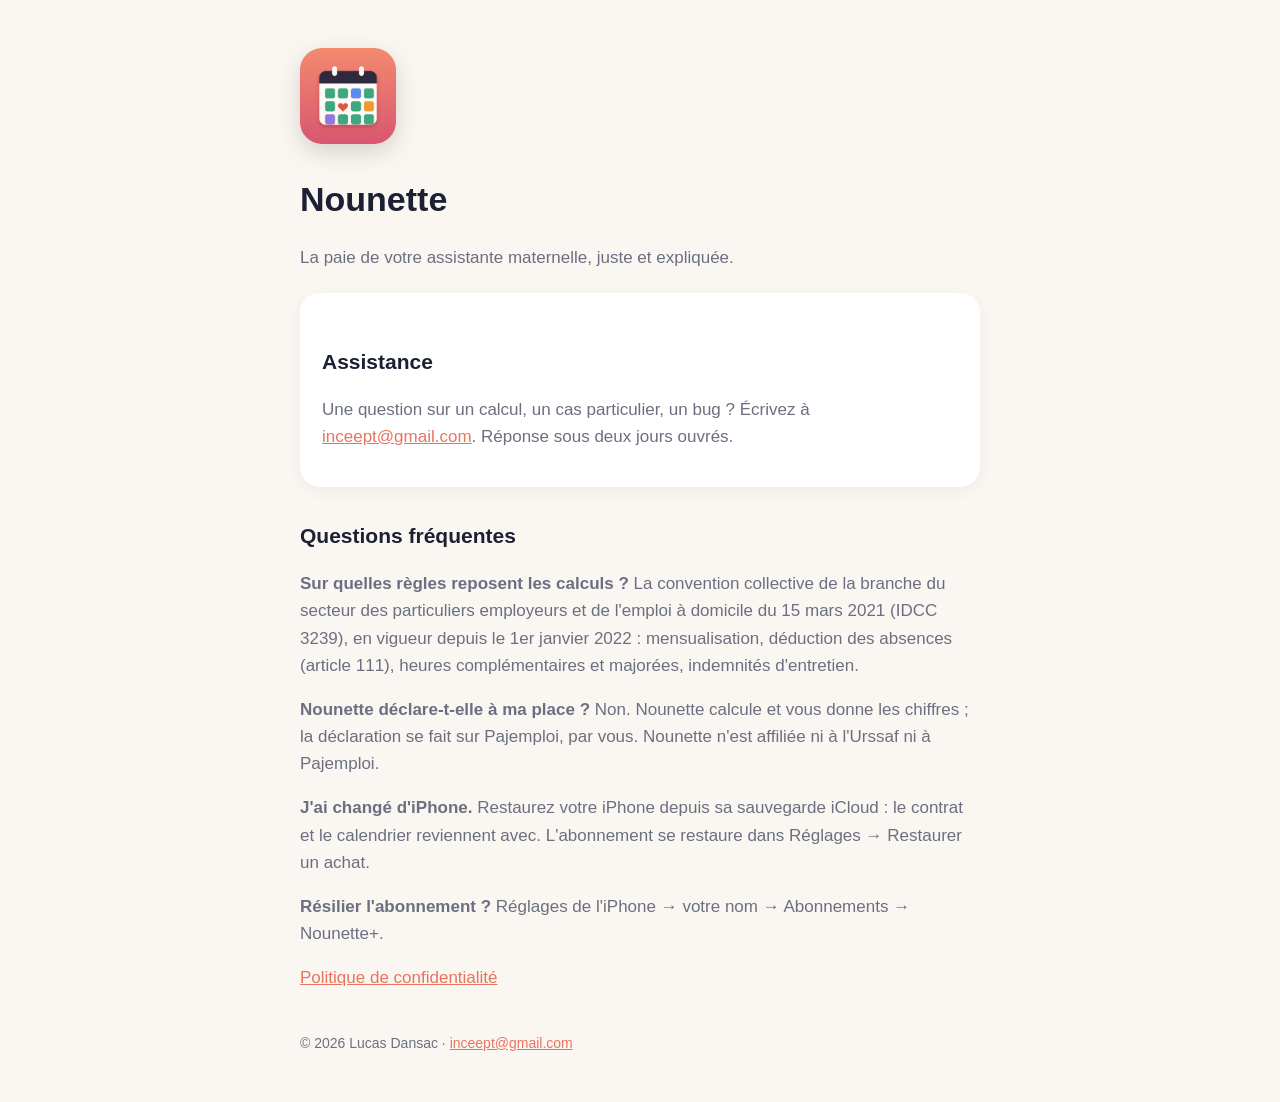
==== index.html @ ea235bea "Pages d'assistance et de confidentialité pour l'App Store Co-Authored-By: Claude Opus 5.5 <noreply@a" ====
<!doctype html>
<html lang="fr"><head><meta charset="utf-8"><meta name="viewport" content="width=device-width,initial-scale=1">
<title>Nounette — Assistance</title><link rel="stylesheet" href="style.css"></head>
<body><main><img class="icon" src="icon.png" alt="">
<h1>Nounette</h1><p>La paie de votre assistante maternelle, juste et expliquée.</p>
<div class="card"><h2>Assistance</h2><p>Une question sur un calcul, un cas particulier, un bug ? Écrivez à <a href="mailto:inceept@gmail.com?subject=Nounette">inceept@gmail.com</a>. Réponse sous deux jours ouvrés.</p></div>
<h2>Questions fréquentes</h2>
<p><strong>Sur quelles règles reposent les calculs ?</strong> La convention collective de la branche du secteur des particuliers employeurs et de l'emploi à domicile du 15 mars 2021 (IDCC 3239), en vigueur depuis le 1er janvier 2022 : mensualisation, déduction des absences (article 111), heures complémentaires et majorées, indemnités d'entretien.</p>
<p><strong>Nounette déclare-t-elle à ma place ?</strong> Non. Nounette calcule et vous donne les chiffres ; la déclaration se fait sur Pajemploi, par vous. Nounette n'est affiliée ni à l'Urssaf ni à Pajemploi.</p>
<p><strong>J'ai changé d'iPhone.</strong> Restaurez votre iPhone depuis sa sauvegarde iCloud : le contrat et le calendrier reviennent avec. L'abonnement se restaure dans Réglages → Restaurer un achat.</p>
<p><strong>Résilier l'abonnement ?</strong> Réglages de l'iPhone → votre nom → Abonnements → Nounette+.</p>
<p><a href="confidentialite.html">Politique de confidentialité</a></p><footer>© 2026 Lucas Dansac · <a href="mailto:inceept@gmail.com">inceept@gmail.com</a></footer></main></body></html>
---- style.css ----
:root{--bg:#FAF7F2;--ink:#1C2033;--muted:#6B6F80;--accent:#E8735F;--card:#fff}
@media (prefers-color-scheme:dark){:root{--bg:#111320;--ink:#F3F1EC;--muted:#A8ABB8;--card:#1B1E2E}}
*{box-sizing:border-box}body{margin:0;background:var(--bg);color:var(--ink);font:17px/1.6 -apple-system,BlinkMacSystemFont,"Segoe UI",sans-serif}
main{max-width:720px;margin:0 auto;padding:48px 20px}img.icon{width:96px;height:96px;border-radius:22px;box-shadow:0 8px 24px rgba(0,0,0,.15)}
h1{font-size:34px;margin:20px 0 6px}h2{font-size:21px;margin-top:32px}p,li{color:var(--muted)}a{color:var(--accent)}
.card{background:var(--card);border-radius:20px;padding:20px 22px;margin:22px 0;box-shadow:0 4px 16px rgba(0,0,0,.05)}
footer{margin-top:40px;font-size:14px;color:var(--muted)}
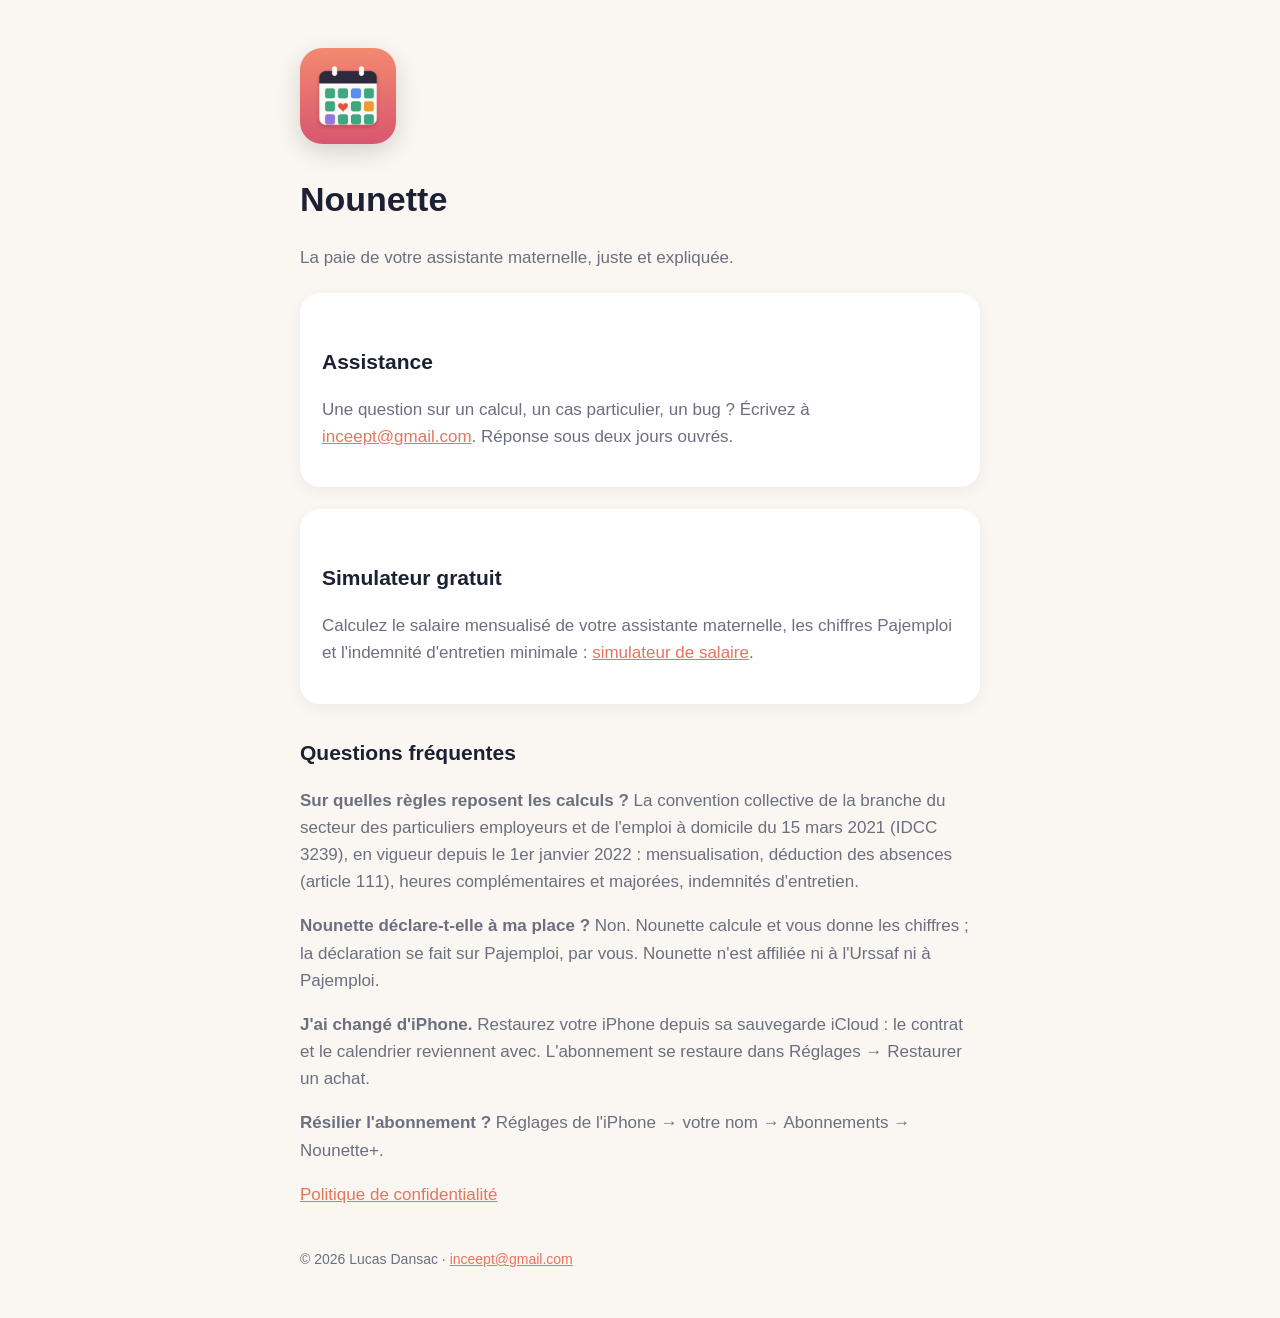
==== commit e1c2cb2c: "Simulateur gratuit du salaire d'assistante maternelle, renvoie vers Nounette Mêmes règles et valeurs" ====
--- a/index.html
+++ b/index.html
@@ -4,6 +4,7 @@
 <body><main><img class="icon" src="icon.png" alt="">
 <h1>Nounette</h1><p>La paie de votre assistante maternelle, juste et expliquée.</p>
 <div class="card"><h2>Assistance</h2><p>Une question sur un calcul, un cas particulier, un bug ? Écrivez à <a href="mailto:inceept@gmail.com?subject=Nounette">inceept@gmail.com</a>. Réponse sous deux jours ouvrés.</p></div>
+<div class="card"><h2>Simulateur gratuit</h2><p>Calculez le salaire mensualisé de votre assistante maternelle, les chiffres Pajemploi et l'indemnité d'entretien minimale : <a href="calcul-salaire-assistante-maternelle.html">simulateur de salaire</a>.</p></div>
 <h2>Questions fréquentes</h2>
 <p><strong>Sur quelles règles reposent les calculs ?</strong> La convention collective de la branche du secteur des particuliers employeurs et de l'emploi à domicile du 15 mars 2021 (IDCC 3239), en vigueur depuis le 1er janvier 2022 : mensualisation, déduction des absences (article 111), heures complémentaires et majorées, indemnités d'entretien.</p>
 <p><strong>Nounette déclare-t-elle à ma place ?</strong> Non. Nounette calcule et vous donne les chiffres ; la déclaration se fait sur Pajemploi, par vous. Nounette n'est affiliée ni à l'Urssaf ni à Pajemploi.</p>
--- a/style.css
+++ b/style.css
@@ -4,4 +4,16 @@
 main{max-width:720px;margin:0 auto;padding:48px 20px}img.icon{width:96px;height:96px;border-radius:22px;box-shadow:0 8px 24px rgba(0,0,0,.15)}
 h1{font-size:34px;margin:20px 0 6px}h2{font-size:21px;margin-top:32px}p,li{color:var(--muted)}a{color:var(--accent)}
 .card{background:var(--card);border-radius:20px;padding:20px 22px;margin:22px 0;box-shadow:0 4px 16px rgba(0,0,0,.05)}
-footer{margin-top:40px;font-size:14px;color:var(--muted)}+footer{margin-top:40px;font-size:14px;color:var(--muted)}.champs{display:grid;grid-template-columns:1fr 1fr;gap:14px 18px}
+.champs label{display:flex;flex-direction:column;gap:4px;font-size:14px;color:var(--muted)}
+.champs label span{display:flex;align-items:center;gap:6px;color:var(--ink)}
+.champs input,.champs select{width:100%;font:inherit;font-size:17px;padding:9px 10px;border-radius:10px;border:1px solid rgba(127,127,127,.35);background:var(--bg);color:var(--ink)}
+.champs small{font-size:12px}
+#resultat{margin-top:20px}#resultat table{width:100%;border-collapse:collapse}
+#resultat td{padding:8px 0;border-top:1px solid rgba(127,127,127,.2);color:var(--ink);vertical-align:top}
+#resultat td:last-child{text-align:right;padding-left:12px}
+.alerte{background:rgba(232,115,95,.12);color:var(--ink);border-radius:12px;padding:10px 12px}
+.note{font-size:13px}
+.cta{background:var(--accent);border-radius:20px;padding:20px 22px;margin:28px 0}.cta p,.cta strong{color:#fff}
+.cta .btn{display:inline-block;background:#fff;color:#B5483A;font-weight:700;border-radius:12px;padding:10px 16px;text-decoration:none;margin-top:6px}
+@media (max-width:560px){.champs{grid-template-columns:1fr}#resultat td:last-child{text-align:left}}
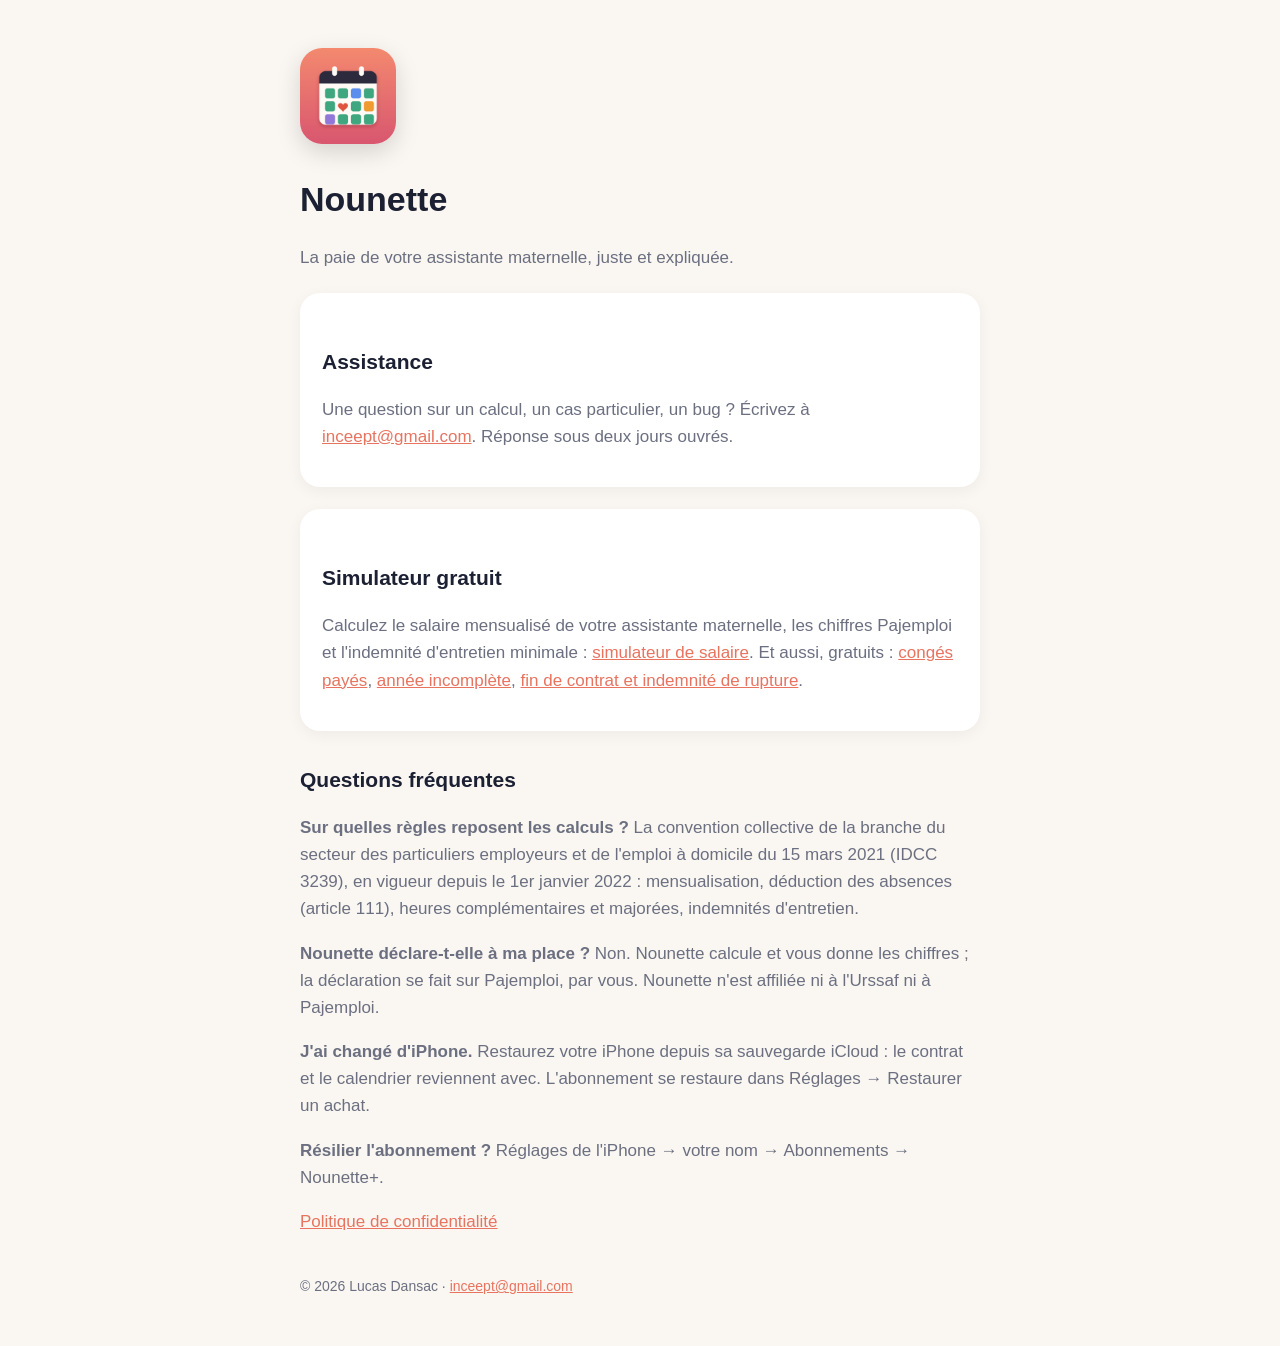
==== commit c33a46ff: "Trois simulateurs gratuits : congés payés, année incomplète, fin de contrat Même logique que le simu" ====
--- a/index.html
+++ b/index.html
@@ -4,7 +4,7 @@
 <body><main><img class="icon" src="icon.png" alt="">
 <h1>Nounette</h1><p>La paie de votre assistante maternelle, juste et expliquée.</p>
 <div class="card"><h2>Assistance</h2><p>Une question sur un calcul, un cas particulier, un bug ? Écrivez à <a href="mailto:inceept@gmail.com?subject=Nounette">inceept@gmail.com</a>. Réponse sous deux jours ouvrés.</p></div>
-<div class="card"><h2>Simulateur gratuit</h2><p>Calculez le salaire mensualisé de votre assistante maternelle, les chiffres Pajemploi et l'indemnité d'entretien minimale : <a href="calcul-salaire-assistante-maternelle.html">simulateur de salaire</a>.</p></div>
+<div class="card"><h2>Simulateur gratuit</h2><p>Calculez le salaire mensualisé de votre assistante maternelle, les chiffres Pajemploi et l'indemnité d'entretien minimale : <a href="calcul-salaire-assistante-maternelle.html">simulateur de salaire</a>. Et aussi, gratuits : <a href="calcul-conges-payes-assistante-maternelle.html">congés payés</a>, <a href="mensualisation-annee-incomplete-assistante-maternelle.html">année incomplète</a>, <a href="indemnite-rupture-assistante-maternelle.html">fin de contrat et indemnité de rupture</a>.</p></div>
 <h2>Questions fréquentes</h2>
 <p><strong>Sur quelles règles reposent les calculs ?</strong> La convention collective de la branche du secteur des particuliers employeurs et de l'emploi à domicile du 15 mars 2021 (IDCC 3239), en vigueur depuis le 1er janvier 2022 : mensualisation, déduction des absences (article 111), heures complémentaires et majorées, indemnités d'entretien.</p>
 <p><strong>Nounette déclare-t-elle à ma place ?</strong> Non. Nounette calcule et vous donne les chiffres ; la déclaration se fait sur Pajemploi, par vous. Nounette n'est affiliée ni à l'Urssaf ni à Pajemploi.</p>
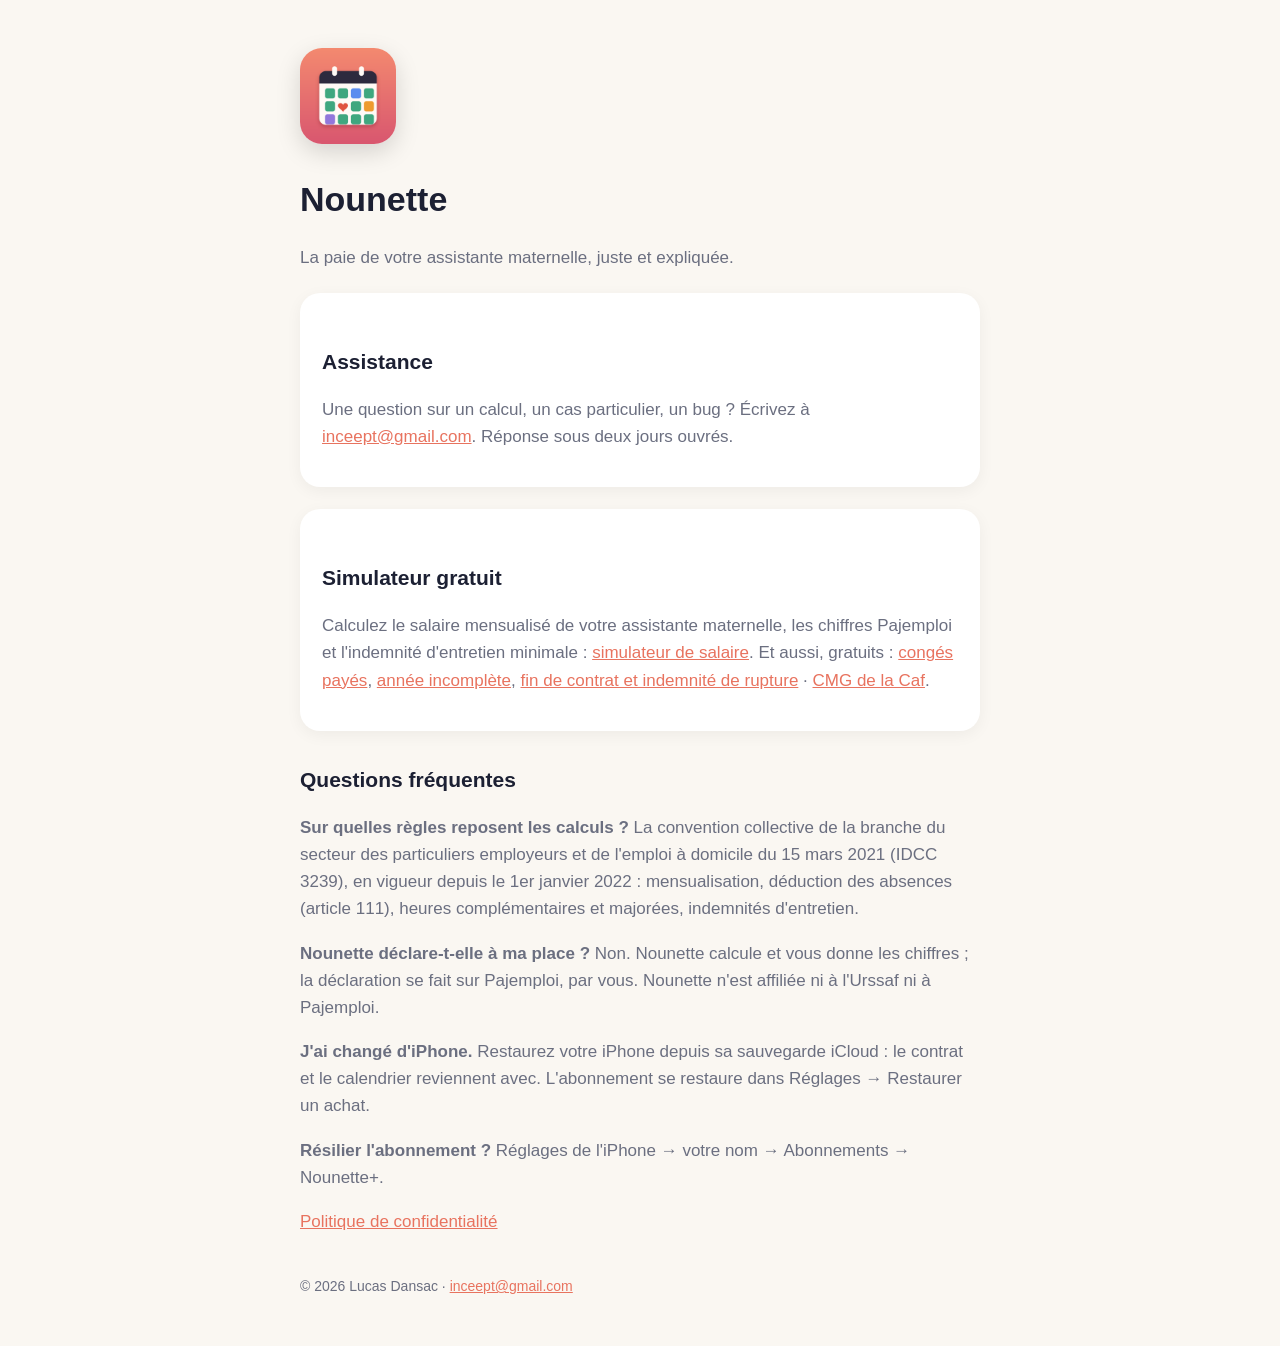
==== commit ebef03c5: "Simulateur CMG (réforme 2025, valeurs d'avril 2026) : aide, reste à charge, crédit d'impôt Co-Author" ====
--- a/index.html
+++ b/index.html
@@ -4,7 +4,7 @@
 <body><main><img class="icon" src="icon.png" alt="">
 <h1>Nounette</h1><p>La paie de votre assistante maternelle, juste et expliquée.</p>
 <div class="card"><h2>Assistance</h2><p>Une question sur un calcul, un cas particulier, un bug ? Écrivez à <a href="mailto:inceept@gmail.com?subject=Nounette">inceept@gmail.com</a>. Réponse sous deux jours ouvrés.</p></div>
-<div class="card"><h2>Simulateur gratuit</h2><p>Calculez le salaire mensualisé de votre assistante maternelle, les chiffres Pajemploi et l'indemnité d'entretien minimale : <a href="calcul-salaire-assistante-maternelle.html">simulateur de salaire</a>. Et aussi, gratuits : <a href="calcul-conges-payes-assistante-maternelle.html">congés payés</a>, <a href="mensualisation-annee-incomplete-assistante-maternelle.html">année incomplète</a>, <a href="indemnite-rupture-assistante-maternelle.html">fin de contrat et indemnité de rupture</a>.</p></div>
+<div class="card"><h2>Simulateur gratuit</h2><p>Calculez le salaire mensualisé de votre assistante maternelle, les chiffres Pajemploi et l'indemnité d'entretien minimale : <a href="calcul-salaire-assistante-maternelle.html">simulateur de salaire</a>. Et aussi, gratuits : <a href="calcul-conges-payes-assistante-maternelle.html">congés payés</a>, <a href="mensualisation-annee-incomplete-assistante-maternelle.html">année incomplète</a>, <a href="indemnite-rupture-assistante-maternelle.html">fin de contrat et indemnité de rupture</a> · <a href="simulateur-cmg-assistante-maternelle.html">CMG de la Caf</a>.</p></div>
 <h2>Questions fréquentes</h2>
 <p><strong>Sur quelles règles reposent les calculs ?</strong> La convention collective de la branche du secteur des particuliers employeurs et de l'emploi à domicile du 15 mars 2021 (IDCC 3239), en vigueur depuis le 1er janvier 2022 : mensualisation, déduction des absences (article 111), heures complémentaires et majorées, indemnités d'entretien.</p>
 <p><strong>Nounette déclare-t-elle à ma place ?</strong> Non. Nounette calcule et vous donne les chiffres ; la déclaration se fait sur Pajemploi, par vous. Nounette n'est affiliée ni à l'Urssaf ni à Pajemploi.</p>
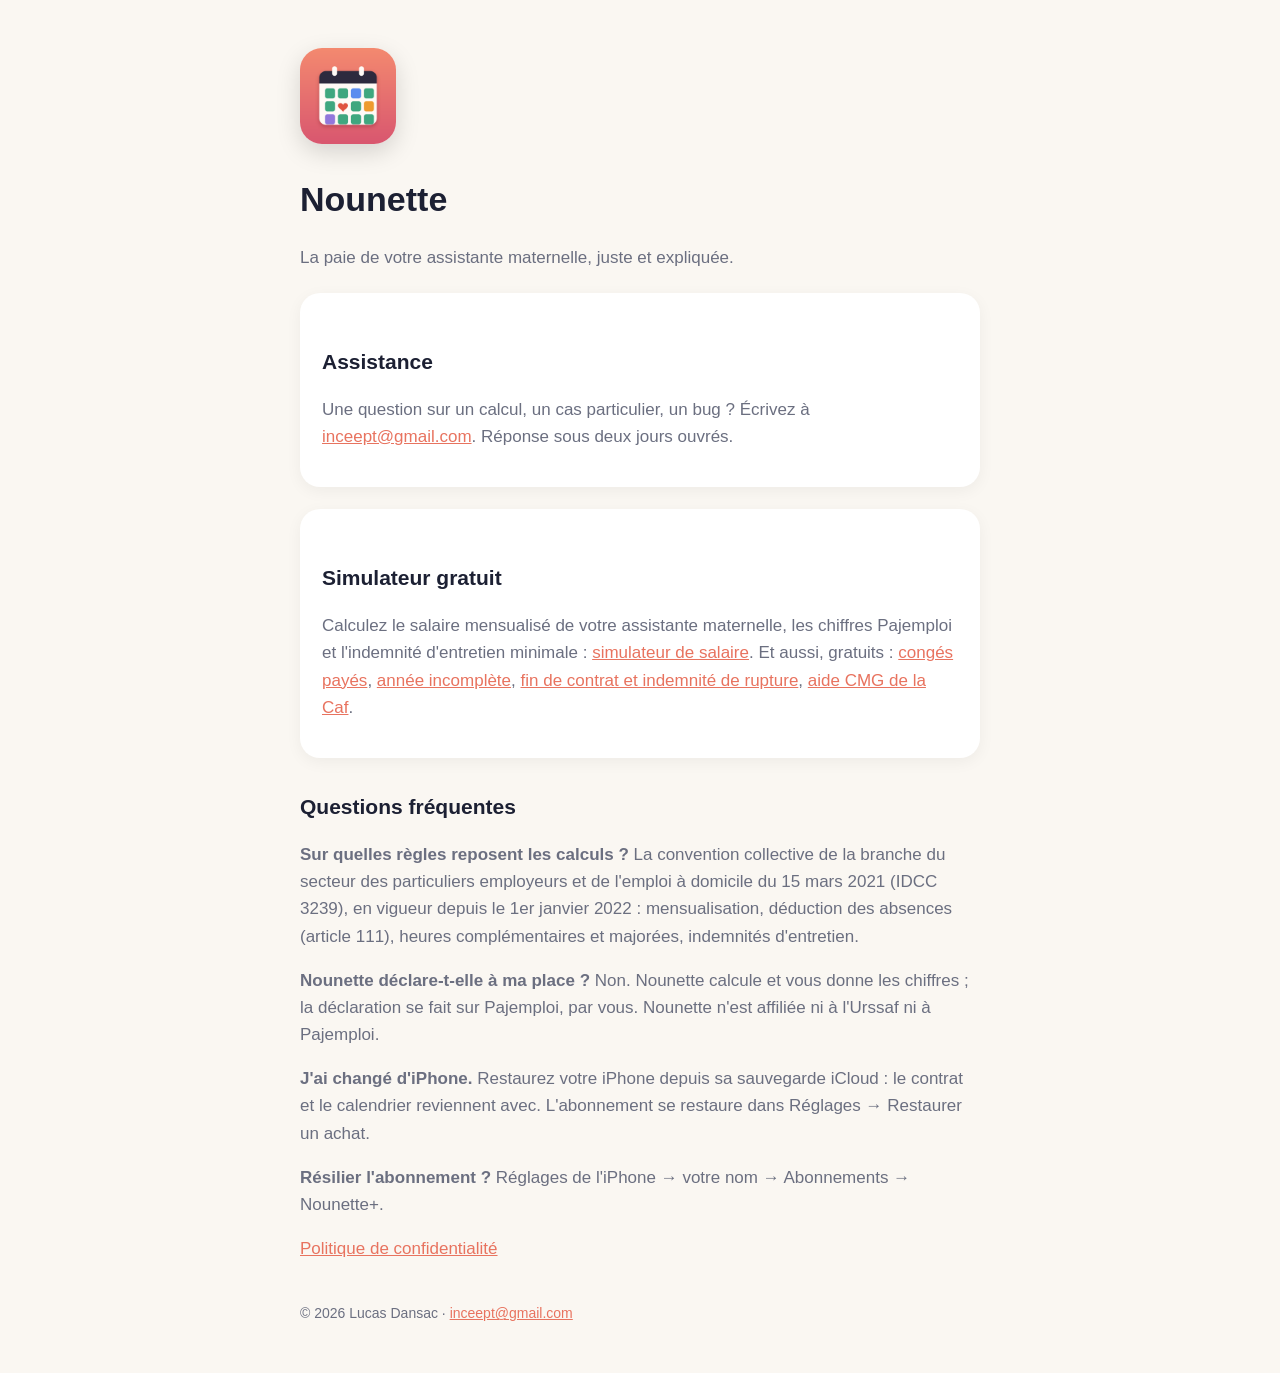
==== commit 2abaea4d: "Simulateur CMG (réforme 2025, valeurs d'avril 2026) : aide, reste à charge, crédit d'impôt Co-Author" ====
--- a/index.html
+++ b/index.html
@@ -4,7 +4,7 @@
 <body><main><img class="icon" src="icon.png" alt="">
 <h1>Nounette</h1><p>La paie de votre assistante maternelle, juste et expliquée.</p>
 <div class="card"><h2>Assistance</h2><p>Une question sur un calcul, un cas particulier, un bug ? Écrivez à <a href="mailto:inceept@gmail.com?subject=Nounette">inceept@gmail.com</a>. Réponse sous deux jours ouvrés.</p></div>
-<div class="card"><h2>Simulateur gratuit</h2><p>Calculez le salaire mensualisé de votre assistante maternelle, les chiffres Pajemploi et l'indemnité d'entretien minimale : <a href="calcul-salaire-assistante-maternelle.html">simulateur de salaire</a>. Et aussi, gratuits : <a href="calcul-conges-payes-assistante-maternelle.html">congés payés</a>, <a href="mensualisation-annee-incomplete-assistante-maternelle.html">année incomplète</a>, <a href="indemnite-rupture-assistante-maternelle.html">fin de contrat et indemnité de rupture</a> · <a href="simulateur-cmg-assistante-maternelle.html">CMG de la Caf</a>.</p></div>
+<div class="card"><h2>Simulateur gratuit</h2><p>Calculez le salaire mensualisé de votre assistante maternelle, les chiffres Pajemploi et l'indemnité d'entretien minimale : <a href="calcul-salaire-assistante-maternelle.html">simulateur de salaire</a>. Et aussi, gratuits : <a href="calcul-conges-payes-assistante-maternelle.html">congés payés</a>, <a href="mensualisation-annee-incomplete-assistante-maternelle.html">année incomplète</a>, <a href="indemnite-rupture-assistante-maternelle.html">fin de contrat et indemnité de rupture</a>, <a href="simulateur-cmg-assistante-maternelle.html">aide CMG de la Caf</a>.</p></div>
 <h2>Questions fréquentes</h2>
 <p><strong>Sur quelles règles reposent les calculs ?</strong> La convention collective de la branche du secteur des particuliers employeurs et de l'emploi à domicile du 15 mars 2021 (IDCC 3239), en vigueur depuis le 1er janvier 2022 : mensualisation, déduction des absences (article 111), heures complémentaires et majorées, indemnités d'entretien.</p>
 <p><strong>Nounette déclare-t-elle à ma place ?</strong> Non. Nounette calcule et vous donne les chiffres ; la déclaration se fait sur Pajemploi, par vous. Nounette n'est affiliée ni à l'Urssaf ni à Pajemploi.</p>
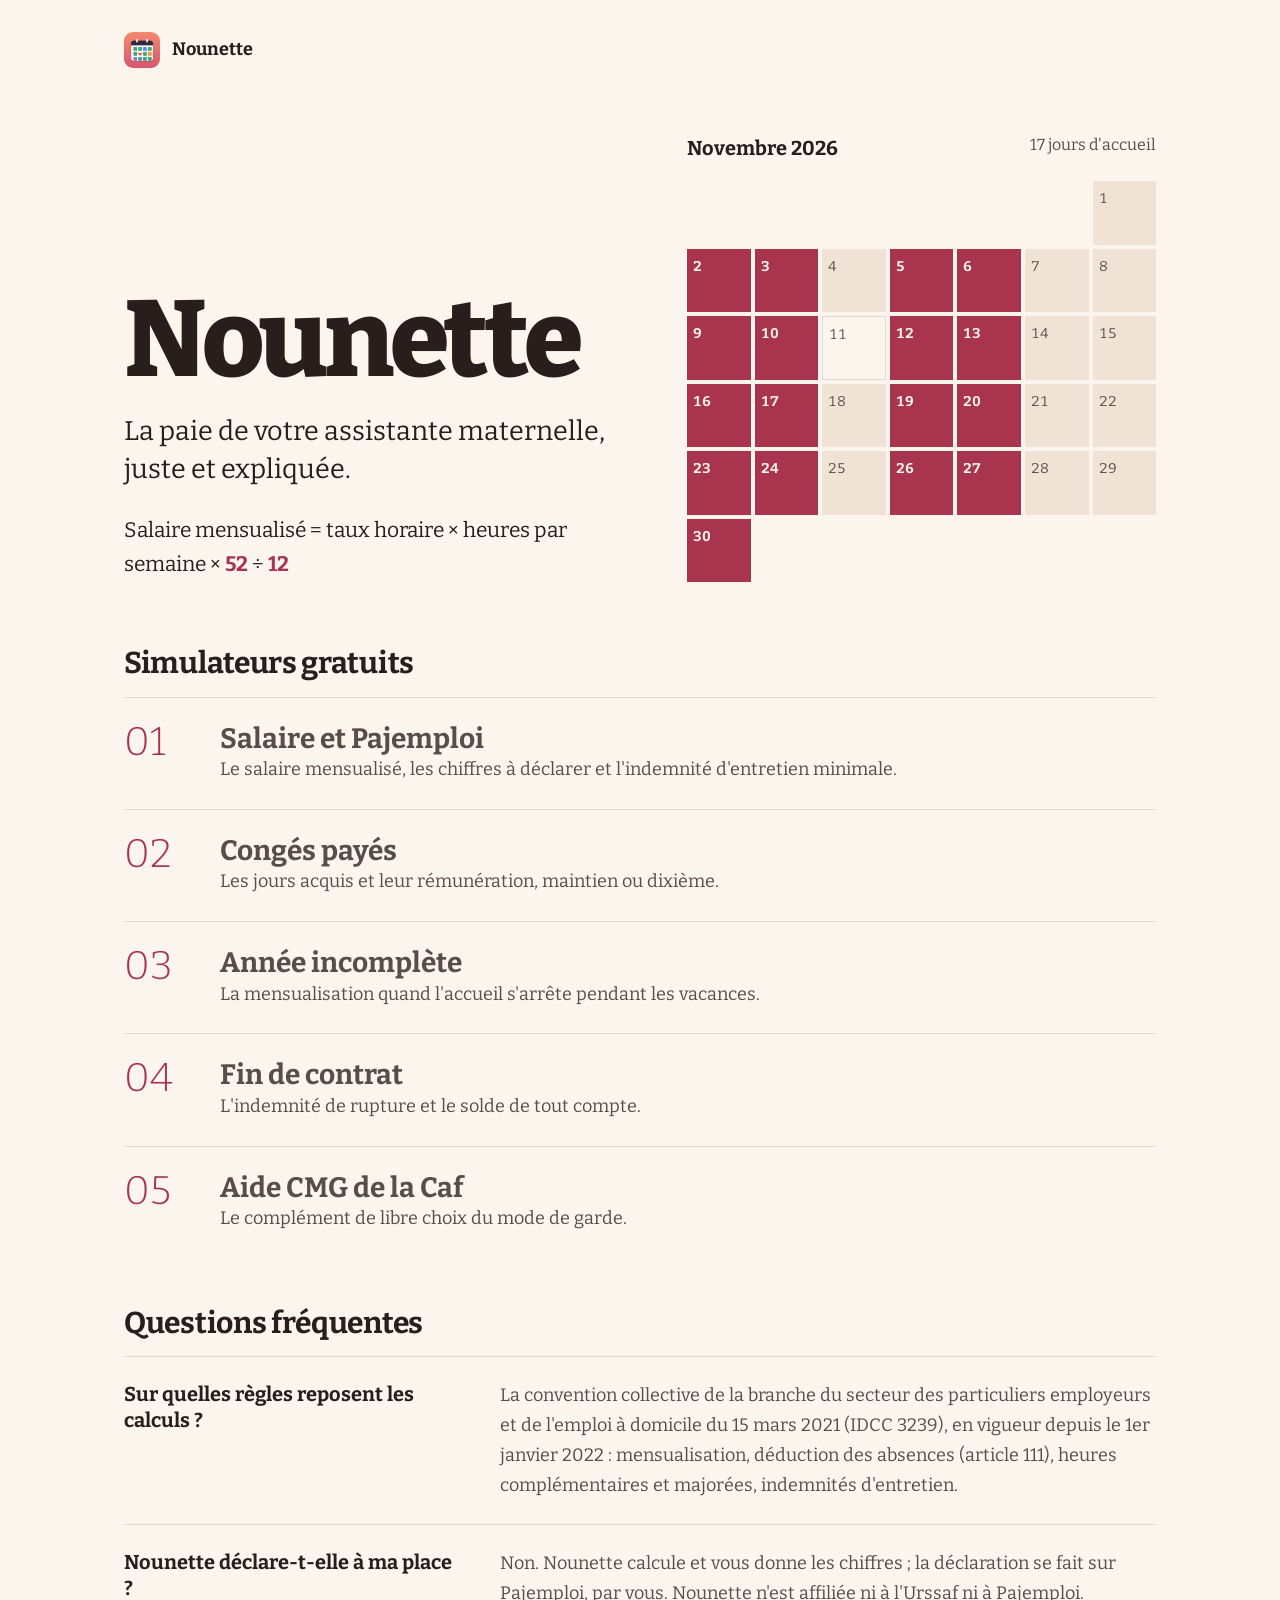
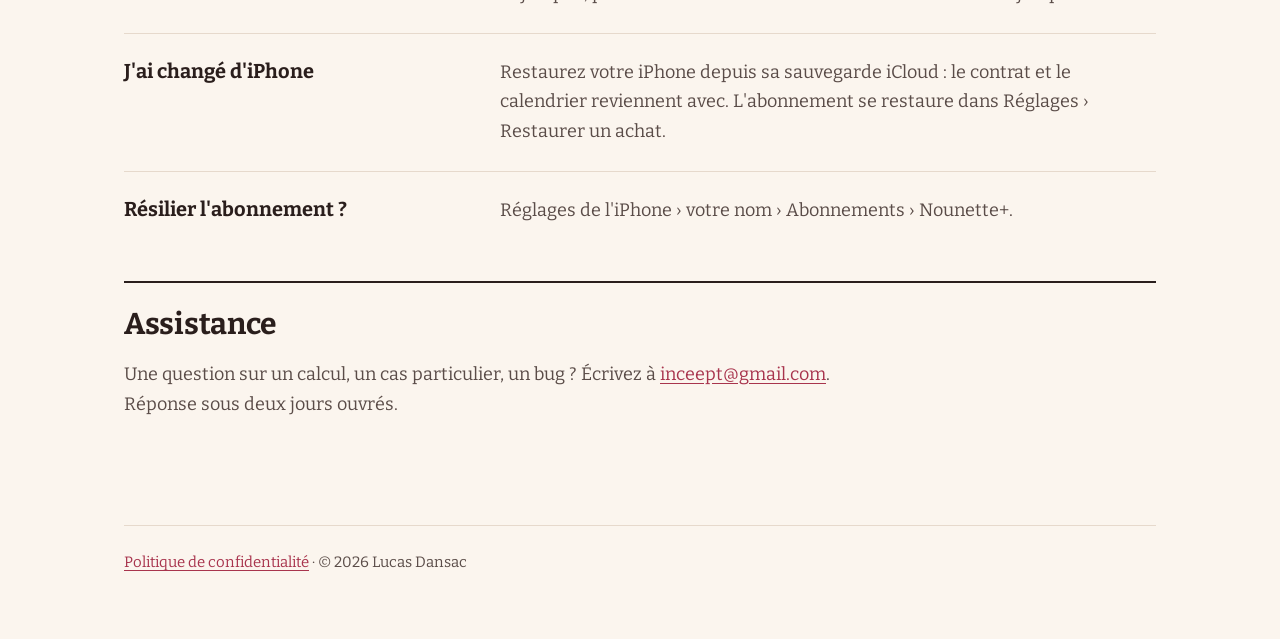
==== commit d34d9444: "Site : nouvelle identité (Bitter, un mois d'accueil en signature, formule de mensualisation, plus de" ====
--- a/index.html
+++ b/index.html
@@ -1,13 +1,26 @@
 <!doctype html>
 <html lang="fr"><head><meta charset="utf-8"><meta name="viewport" content="width=device-width,initial-scale=1">
-<title>Nounette — Assistance</title><link rel="stylesheet" href="style.css"></head>
-<body><main><img class="icon" src="icon.png" alt="">
-<h1>Nounette</h1><p>La paie de votre assistante maternelle, juste et expliquée.</p>
-<div class="card"><h2>Assistance</h2><p>Une question sur un calcul, un cas particulier, un bug ? Écrivez à <a href="mailto:inceept@gmail.com?subject=Nounette">inceept@gmail.com</a>. Réponse sous deux jours ouvrés.</p></div>
-<div class="card"><h2>Simulateur gratuit</h2><p>Calculez le salaire mensualisé de votre assistante maternelle, les chiffres Pajemploi et l'indemnité d'entretien minimale : <a href="calcul-salaire-assistante-maternelle.html">simulateur de salaire</a>. Et aussi, gratuits : <a href="calcul-conges-payes-assistante-maternelle.html">congés payés</a>, <a href="mensualisation-annee-incomplete-assistante-maternelle.html">année incomplète</a>, <a href="indemnite-rupture-assistante-maternelle.html">fin de contrat et indemnité de rupture</a>, <a href="simulateur-cmg-assistante-maternelle.html">aide CMG de la Caf</a>.</p></div>
+<title>Nounette : assistance</title><meta name="description" content="Nounette, la paie de votre assistante maternelle sur iPhone : salaire mensualisé, Pajemploi, congés, indemnités. Simulateurs gratuits et assistance."><link rel="preload" href="fonts/bitter.woff2" as="font" type="font/woff2" crossorigin><link rel="stylesheet" href="style.css"></head>
+<body><main><a class="marque" href="index.html"><img src="icon.png" alt="">Nounette</a>
+<div class="haut"><div>
+<h1 class="geant">Nounette</h1>
+<p class="chapeau">La paie de votre assistante maternelle, juste et expliquée.</p>
+<p class="formule">Salaire mensualisé = taux horaire × heures par semaine × <b>52</b> ÷ <b>12</b></p>
+</div>
+<figure class="mois" aria-label="Exemple : un mois d'accueil, lundi, mardi, jeudi et vendredi"><figcaption>Novembre 2026 <span>17 jours d'accueil</span></figcaption><ol><li class="v" aria-hidden="true"></li><li class="v" aria-hidden="true"></li><li class="v" aria-hidden="true"></li><li class="v" aria-hidden="true"></li><li class="v" aria-hidden="true"></li><li class="v" aria-hidden="true"></li><li>1</li><li class="t">2</li><li class="t">3</li><li>4</li><li class="t">5</li><li class="t">6</li><li>7</li><li>8</li><li class="t">9</li><li class="t">10</li><li class="e" title="11 novembre, férié">11</li><li class="t">12</li><li class="t">13</li><li>14</li><li>15</li><li class="t">16</li><li class="t">17</li><li>18</li><li class="t">19</li><li class="t">20</li><li>21</li><li>22</li><li class="t">23</li><li class="t">24</li><li>25</li><li class="t">26</li><li class="t">27</li><li>28</li><li>29</li><li class="t">30</li></ol></figure>
+</div>
+<h2>Simulateurs gratuits</h2>
+<ul class="outils">
+<li><a href="calcul-salaire-assistante-maternelle.html"><span><b>Salaire et Pajemploi</b><span>Le salaire mensualisé, les chiffres à déclarer et l'indemnité d'entretien minimale.</span></span></a></li>
+<li><a href="calcul-conges-payes-assistante-maternelle.html"><span><b>Congés payés</b><span>Les jours acquis et leur rémunération, maintien ou dixième.</span></span></a></li>
+<li><a href="mensualisation-annee-incomplete-assistante-maternelle.html"><span><b>Année incomplète</b><span>La mensualisation quand l'accueil s'arrête pendant les vacances.</span></span></a></li>
+<li><a href="indemnite-rupture-assistante-maternelle.html"><span><b>Fin de contrat</b><span>L'indemnité de rupture et le solde de tout compte.</span></span></a></li>
+<li><a href="simulateur-cmg-assistante-maternelle.html"><span><b>Aide CMG de la Caf</b><span>Le complément de libre choix du mode de garde.</span></span></a></li>
+</ul>
 <h2>Questions fréquentes</h2>
-<p><strong>Sur quelles règles reposent les calculs ?</strong> La convention collective de la branche du secteur des particuliers employeurs et de l'emploi à domicile du 15 mars 2021 (IDCC 3239), en vigueur depuis le 1er janvier 2022 : mensualisation, déduction des absences (article 111), heures complémentaires et majorées, indemnités d'entretien.</p>
-<p><strong>Nounette déclare-t-elle à ma place ?</strong> Non. Nounette calcule et vous donne les chiffres ; la déclaration se fait sur Pajemploi, par vous. Nounette n'est affiliée ni à l'Urssaf ni à Pajemploi.</p>
-<p><strong>J'ai changé d'iPhone.</strong> Restaurez votre iPhone depuis sa sauvegarde iCloud : le contrat et le calendrier reviennent avec. L'abonnement se restaure dans Réglages → Restaurer un achat.</p>
-<p><strong>Résilier l'abonnement ?</strong> Réglages de l'iPhone → votre nom → Abonnements → Nounette+.</p>
-<p><a href="confidentialite.html">Politique de confidentialité</a></p><footer>© 2026 Lucas Dansac · <a href="mailto:inceept@gmail.com">inceept@gmail.com</a></footer></main></body></html>
+<section class="faq"><h3>Sur quelles règles reposent les calculs ?</h3><p>La convention collective de la branche du secteur des particuliers employeurs et de l'emploi à domicile du 15 mars 2021 (IDCC 3239), en vigueur depuis le 1er janvier 2022 : mensualisation, déduction des absences (article 111), heures complémentaires et majorées, indemnités d'entretien.</p></section>
+<section class="faq"><h3>Nounette déclare-t-elle à ma place ?</h3><p>Non. Nounette calcule et vous donne les chiffres ; la déclaration se fait sur Pajemploi, par vous. Nounette n'est affiliée ni à l'Urssaf ni à Pajemploi.</p></section>
+<section class="faq"><h3>J'ai changé d'iPhone</h3><p>Restaurez votre iPhone depuis sa sauvegarde iCloud : le contrat et le calendrier reviennent avec. L'abonnement se restaure dans Réglages › Restaurer un achat.</p></section>
+<section class="faq"><h3>Résilier l'abonnement ?</h3><p>Réglages de l'iPhone › votre nom › Abonnements › Nounette+.</p></section>
+<section class="card"><h2 style="margin-top:0">Assistance</h2><p>Une question sur un calcul, un cas particulier, un bug ? Écrivez à <a href="mailto:inceept@gmail.com?subject=Nounette">inceept@gmail.com</a>. Réponse sous deux jours ouvrés.</p></section>
+<footer><a href="confidentialite.html">Politique de confidentialité</a> · © 2026 Lucas Dansac</footer></main></body></html>
--- a/style.css
+++ b/style.css
@@ -1,19 +1,58 @@
-:root{--bg:#FAF7F2;--ink:#1C2033;--muted:#6B6F80;--accent:#E8735F;--card:#fff}
-@media (prefers-color-scheme:dark){:root{--bg:#111320;--ink:#F3F1EC;--muted:#A8ABB8;--card:#1B1E2E}}
-*{box-sizing:border-box}body{margin:0;background:var(--bg);color:var(--ink);font:17px/1.6 -apple-system,BlinkMacSystemFont,"Segoe UI",sans-serif}
-main{max-width:720px;margin:0 auto;padding:48px 20px}img.icon{width:96px;height:96px;border-radius:22px;box-shadow:0 8px 24px rgba(0,0,0,.15)}
-h1{font-size:34px;margin:20px 0 6px}h2{font-size:21px;margin-top:32px}p,li{color:var(--muted)}a{color:var(--accent)}
-.card{background:var(--card);border-radius:20px;padding:20px 22px;margin:22px 0;box-shadow:0 4px 16px rgba(0,0,0,.05)}
-footer{margin-top:40px;font-size:14px;color:var(--muted)}.champs{display:grid;grid-template-columns:1fr 1fr;gap:14px 18px}
+/* Nounette : le mois de l'assistante maternelle. Bitter, crème et rose framboise. Échelle de 8 px. */
+@font-face{font-family:"Bitter";src:url(fonts/bitter.woff2) format("woff2");font-weight:100 900;font-display:swap}
+:root{--bg:#FBF5EE;--ink:#2A1E1C;--muted:#5A4C48;--accent:#A8344D;--trait:#E6D9CC;--jour:#F1E2D6;--card:#FBF5EE;
+  --s1:8px;--s2:16px;--s3:24px;--s4:32px;--s6:48px;--s8:64px;--s12:96px}
+@media (prefers-color-scheme:dark){:root{--bg:#1B1514;--ink:#F6EDE6;--muted:#C4B5AE;--accent:#F08AA0;--trait:#3A2E2B;--jour:#2A211F;--card:#1B1514}}
+*{box-sizing:border-box}html{background:var(--bg)}
+body{margin:0;color:var(--ink);font:400 18px/1.65 "Bitter",Georgia,serif}
+main{max-width:1080px;margin:0 auto;padding:var(--s4) var(--s3) var(--s8)}
+a{color:var(--accent);text-underline-offset:3px}a:hover,a:focus-visible{color:var(--ink);text-decoration-thickness:2px}
+:focus-visible{outline:2px solid var(--accent);outline-offset:3px}
+p,li{color:var(--muted);max-width:64ch}strong{color:var(--ink);font-weight:650}
+.marque{display:inline-flex;align-items:center;gap:12px;color:var(--ink);text-decoration:none;font-weight:700;margin-bottom:var(--s8)}
+.marque img{width:36px;height:36px;border-radius:9px}
+h1{font-weight:800;font-size:clamp(38px,5.6vw,68px);line-height:1.02;letter-spacing:-.02em;margin:0 0 var(--s3);max-width:18ch}
+h1.geant{font-size:clamp(60px,8.6vw,108px);line-height:.9;letter-spacing:-.04em}
+h2{font-weight:700;font-size:clamp(22px,2.4vw,30px);line-height:1.15;letter-spacing:-.01em;margin:var(--s6) 0 var(--s2)}
+.card{background:none;border-top:2px solid var(--ink);padding:var(--s3) 0;margin:var(--s4) 0}
+footer{margin-top:var(--s8);padding-top:var(--s3);border-top:1px solid var(--trait);font-size:15px;color:var(--muted)}
+.chapeau{font-size:clamp(21px,2.3vw,27px);line-height:1.4;color:var(--ink);max-width:30ch;margin:0}
+
+/* Le mois : la signature de Nounette */
+.haut{display:grid;grid-template-columns:minmax(0,1.1fr) minmax(0,1fr);gap:var(--s6);align-items:end;margin-bottom:var(--s8)}
+.mois{margin:0}
+.mois figcaption{display:flex;justify-content:space-between;font-weight:700;font-size:20px;margin-bottom:var(--s2)}
+.mois figcaption span{color:var(--muted);font-weight:400;font-size:16px}
+.mois ol{list-style:none;margin:0;padding:0;display:grid;grid-template-columns:repeat(7,1fr);gap:4px}
+.mois li{aspect-ratio:1;background:var(--jour);display:flex;align-items:flex-start;justify-content:flex-start;padding:6px;font-size:14px;color:var(--muted);max-width:none;font-variant-numeric:tabular-nums}
+.mois li.t{background:var(--accent);color:var(--bg);font-weight:700}
+.mois li.v{background:none}
+.mois li.e{background:none;border:1px solid var(--trait)}
+.formule{font-size:clamp(18px,1.8vw,21px);color:var(--ink);margin:var(--s3) 0 0;max-width:none}
+.formule b{color:var(--accent)}
+.outils{list-style:none;margin:0;padding:0;counter-reset:o}
+.outils li{max-width:none;border-top:1px solid var(--trait)}
+.outils a{display:grid;grid-template-columns:72px 1fr;gap:var(--s3);padding:var(--s3) 0;text-decoration:none;color:var(--ink)}
+.outils a::before{counter-increment:o;content:counter(o,decimal-leading-zero);font-weight:300;font-size:40px;line-height:1;color:var(--accent)}
+.outils b{display:block;font-size:clamp(22px,2.4vw,28px);line-height:1.2}
+.outils span{color:var(--muted)}
+.outils a:hover b,.outils a:focus-visible b{text-decoration:underline;text-decoration-color:var(--accent);text-decoration-thickness:3px;text-underline-offset:5px}
+.faq{display:grid;grid-template-columns:minmax(0,1fr) minmax(0,2fr);gap:var(--s1) var(--s6);border-top:1px solid var(--trait);padding:var(--s3) 0}
+.faq h3{margin:0;font-size:20px;line-height:1.3}.faq p{margin:0}
+@media (max-width:760px){main{padding:var(--s3) var(--s2) var(--s6)}.marque{margin-bottom:var(--s6)}.haut,.faq{grid-template-columns:1fr}.outils a{grid-template-columns:48px 1fr;gap:var(--s2)}.outils a::before{font-size:28px}}
+@media (prefers-reduced-motion:reduce){*{transition:none!important}}
+.champs{display:grid;grid-template-columns:1fr 1fr;gap:14px 18px}
 .champs label{display:flex;flex-direction:column;gap:4px;font-size:14px;color:var(--muted)}
 .champs label span{display:flex;align-items:center;gap:6px;color:var(--ink)}
-.champs input,.champs select{width:100%;font:inherit;font-size:17px;padding:9px 10px;border-radius:10px;border:1px solid rgba(127,127,127,.35);background:var(--bg);color:var(--ink)}
+.champs input,.champs select{width:100%;font:inherit;font-size:17px;padding:9px 10px;border-radius:0;border:1px solid rgba(127,127,127,.35);background:var(--bg);color:var(--ink)}
 .champs small{font-size:12px}
 #resultat{margin-top:20px}#resultat table{width:100%;border-collapse:collapse}
 #resultat td{padding:8px 0;border-top:1px solid rgba(127,127,127,.2);color:var(--ink);vertical-align:top}
 #resultat td:last-child{text-align:right;padding-left:12px}
-.alerte{background:rgba(232,115,95,.12);color:var(--ink);border-radius:12px;padding:10px 12px}
+.alerte{border-left:4px solid var(--accent);color:var(--ink);padding:var(--s1) var(--s2)}
 .note{font-size:13px}
-.cta{background:var(--accent);border-radius:20px;padding:20px 22px;margin:28px 0}.cta p,.cta strong{color:#fff}
-.cta .btn{display:inline-block;background:#fff;color:#B5483A;font-weight:700;border-radius:12px;padding:10px 16px;text-decoration:none;margin-top:6px}
+.cta{background:var(--accent);padding:var(--s4);margin:var(--s6) 0}.cta p,.cta strong{color:var(--bg)}
+.cta .btn{display:inline-block;background:var(--bg);color:var(--ink);font-weight:700;border-radius:0;padding:10px 16px;text-decoration:none;margin-top:6px}
 @media (max-width:560px){.champs{grid-template-columns:1fr}#resultat td:last-child{text-align:left}}
+.cta .btn:hover,.cta .btn:focus-visible{background:var(--ink);color:var(--bg)}
+#resultat td:last-child{font-variant-numeric:tabular-nums;font-weight:600}
